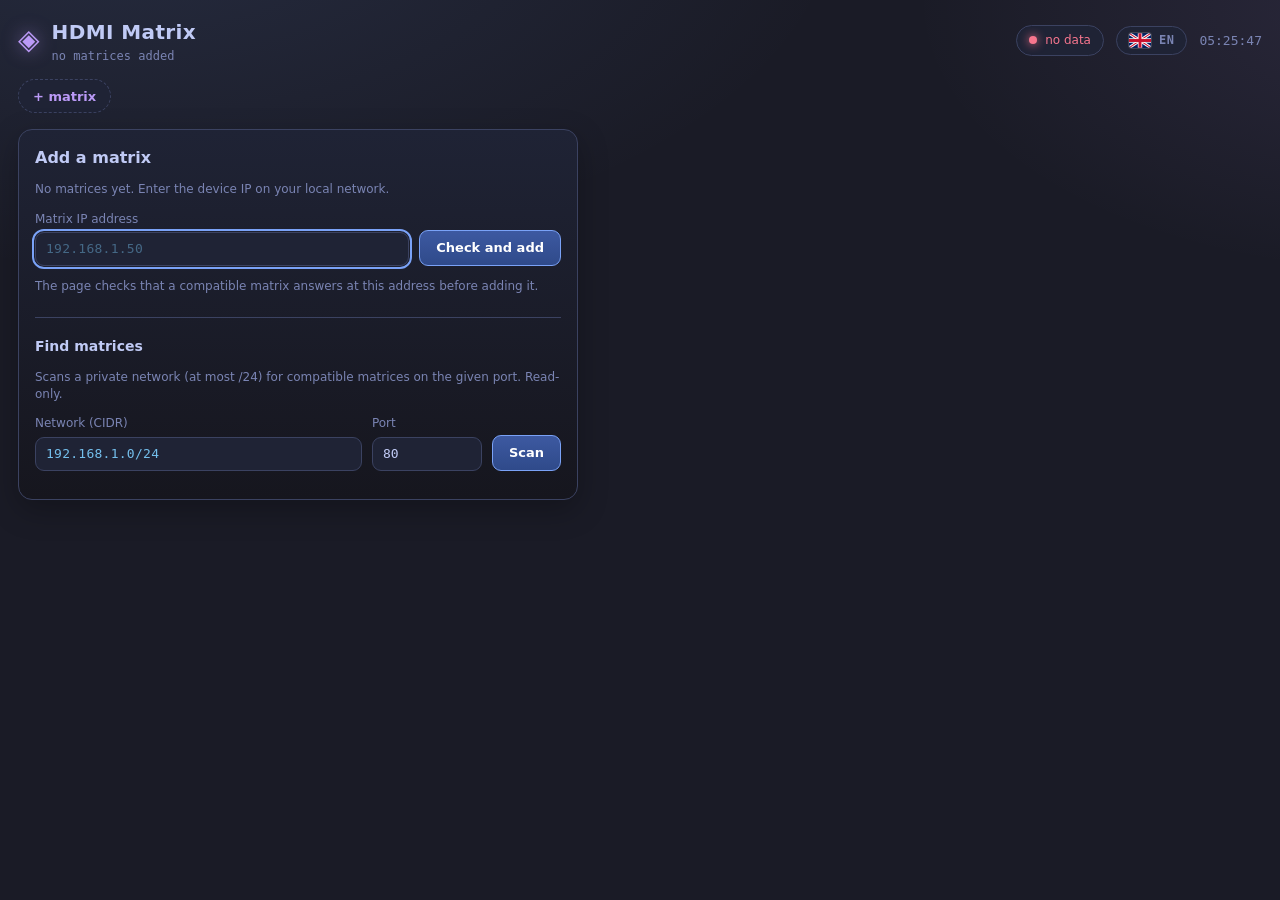
==== static/index.html @ 55209657 "Initial public release: web UI for HDMI 8x8 matrix switchers Standalone micro-service with a single-" ====
<!doctype html>
<html lang="ru">
<head>
<meta charset="utf-8">
<meta name="viewport" content="width=device-width, initial-scale=1">
<meta name="color-scheme" content="dark">
<title>HDMI Matrix</title>
<link rel="stylesheet" href="style.css">
</head>
<body>
<div class="shell">

  <header class="topbar">
    <div class="brand">
      <span class="logo">◈</span>
      <div>
        <h1 id="deviceName" data-i18n="app.title">HDMI Matrix</h1>
        <p class="sub" id="deviceAddr" data-i18n="app.noDevices">матрицы не добавлены</p>
      </div>
    </div>
    <div class="topbar-right">
      <span class="pill" id="linkPill"><span class="dot"></span><span id="linkText" data-i18n="link.nodata">нет данных</span></span>
      <div class="lang">
        <button type="button" class="pill lang-btn" id="langBtn" aria-haspopup="listbox" aria-expanded="false">
          <span class="lang-flag" id="langFlag"></span>
          <span class="lang-code" id="langCode">RU</span>
        </button>
        <div class="lang-menu" id="langMenu" role="listbox" data-i18n-aria="lang.title" hidden></div>
      </div>
      <time class="clock" id="clock"></time>
    </div>
  </header>

  <nav class="tabs" id="tabs" aria-label="Матрицы"></nav>

  <!-- Холодный старт и добавление матрицы: без матриц страница ничего не показывает. -->
  <section class="panel welcome" id="welcome" hidden>
    <h2 id="addTitle" data-i18n="welcome.title">Добавить матрицу</h2>
    <p class="hint" id="emptyHint" data-i18n="welcome.empty" hidden>Матриц пока нет. Укажи IP устройства в локальной сети.</p>
    <form id="addForm" class="add-form" autocomplete="off">
      <label class="field">
        <span data-i18n="welcome.ip">IP-адрес матрицы</span>
        <input id="addInput" name="ip" inputmode="decimal" placeholder="192.168.1.50" required>
      </label>
      <button type="submit" class="btn btn-primary" id="addSubmit" data-i18n="welcome.submit">Проверить и добавить</button>
    </form>
    <p class="hint" data-i18n="welcome.hint">Страница проверит, что по адресу отвечает совместимая матрица, прежде чем её добавить.</p>
    <p class="error" id="addError" role="alert"></p>

    <div class="scan">
      <h3 data-i18n="scan.title">Поиск матриц</h3>
      <p class="hint" data-i18n="scan.hint">Сканирует приватную сеть (не шире /24) на совместимые матрицы на заданном порту. Только чтение.</p>
      <form id="scanForm" class="scan-form" autocomplete="off">
        <label class="field">
          <span data-i18n="scan.range">Сеть (CIDR)</span>
          <input id="scanRange" placeholder="192.168.1.0/24" required>
        </label>
        <label class="field scan-port">
          <span data-i18n="scan.port">Порт</span>
          <input id="scanPort" inputmode="numeric" value="80" required>
        </label>
        <button type="submit" class="btn btn-primary" id="scanStart" data-i18n="scan.start">Искать</button>
        <button type="button" class="btn btn-ghost" id="scanStop" data-i18n="scan.stop" hidden>Остановить</button>
      </form>
      <p class="hint" id="scanStatus"></p>
      <ul class="scan-results" id="scanResults"></ul>
      <p class="error" id="scanError" role="alert"></p>
    </div>
  </section>

  <main class="layout" id="workspace" hidden>

    <section class="panel matrix-panel">
      <div class="loader" aria-live="polite">
        <span class="spin"></span>
        <span class="loader-text"></span>
        <button type="button" class="btn btn-primary loader-action" data-i18n="loader.setAddress" hidden>Указать новый адрес</button>
      </div>
      <div class="panel-head">
        <h2 data-i18n="matrix.title">Маршрутизация</h2>
        <span class="hint" data-i18n="matrix.hint">выход → вход</span>
      </div>
      <div class="matrix" id="matrix"></div>
      <div class="matrix-foot">
        <span class="hint" data-i18n="matrix.foot">Нажми вход в строке выхода. Все выходы: кнопки снизу.</span>
        <div class="all-row" id="allRow"></div>
      </div>
      <p class="error" id="routeError" role="alert"></p>
    </section>

    <section class="panel edid-panel">
      <div class="loader" aria-live="polite">
        <span class="spin"></span>
        <span class="loader-text"></span>
        <button type="button" class="btn btn-primary loader-action" data-i18n="loader.setAddress" hidden>Указать новый адрес</button>
      </div>
      <div class="panel-head">
        <h2 data-i18n="edid.title">EDID входов</h2>
        <span class="hint" data-i18n="edid.hint">что видит источник</span>
      </div>
      <div class="edid-list" id="edidList"></div>
      <p class="error" id="edidError" role="alert"></p>
    </section>

    <section class="panel net-panel">
      <div class="panel-head">
        <h2 data-i18n="net.title">Сеть</h2>
        <span class="hint" id="macText"></span>
      </div>
      <form id="netForm" class="net-form" autocomplete="off">
        <label class="field">
          <span data-i18n="net.name">Имя устройства</span>
          <input name="name" maxlength="16" required>
        </label>
        <label class="field">
          <span data-i18n="net.ip">IP-адрес</span>
          <input name="ip" inputmode="decimal" placeholder="192.168.1.50">
        </label>
        <label class="field">
          <span data-i18n="net.mask">Маска</span>
          <input name="mask" inputmode="decimal" placeholder="255.255.255.0">
        </label>
        <label class="field">
          <span data-i18n="net.gateway">Шлюз</span>
          <input name="gateway" inputmode="decimal" placeholder="192.168.1.1">
        </label>
        <label class="check">
          <input type="checkbox" name="dhcp">
          <span data-i18n="net.dhcp">DHCP (адрес выдаёт роутер)</span>
        </label>
        <button type="submit" class="btn btn-warn" data-i18n="net.save">Сохранить сеть</button>
        <p class="warn" data-i18n="net.warn">После сохранения адрес может смениться: страница переедет на новый адрес, если он ответит.</p>
      </form>
      <p class="error" id="netError" role="alert"></p>
      <div class="danger-zone">
        <button type="button" class="btn btn-ghost" id="removeBtn" data-i18n="net.remove">Убрать матрицу из списка</button>
      </div>
    </section>

  </main>

</div>

<!-- Подтверждение в стиле стекла вместо системного окна. -->
<div class="modal" id="confirmModal" hidden>
  <div class="modal-card" role="dialog" aria-modal="true" aria-labelledby="confirmTitle" aria-describedby="confirmText">
    <h3 id="confirmTitle" data-i18n="confirm.title">Подтверждение</h3>
    <p id="confirmText"></p>
    <div class="modal-actions">
      <button type="button" class="btn btn-ghost" id="confirmCancel" data-i18n="confirm.cancel">Отмена</button>
      <button type="button" class="btn btn-danger" id="confirmOk"></button>
    </div>
  </div>
</div>

<script src="app.js" type="module"></script>
</body>
</html>
---- static/style.css ----
/* Палитра Tokyo Night: тёмный фон, холодные акценты. Цвета вынесены в переменные,
   чтобы менять тему одним местом. */
:root {
  --bg: #1a1b26;
  --bg-deep: #16161e;
  --panel: #1f2335;
  --panel-hi: #292e42;
  --border: #3b4261;
  --text: #c0caf5;
  --muted: #7a84b3;
  --blue: #7aa2f7;
  --cyan: #7dcfff;
  --purple: #bb9af7;
  --green: #9ece6a;
  --orange: #ff9e64;
  --red: #f7768e;
  --radius: 14px;
  --gap: 16px;
  --mono: ui-monospace, "JetBrains Mono", "SF Mono", Menlo, Consolas, monospace;
  --sans: system-ui, -apple-system, "Segoe UI", Roboto, sans-serif;
}

* { box-sizing: border-box; }
html, body { margin: 0; min-height: 100%; background: var(--bg); color: var(--text); }
body {
  font: 14px/1.45 var(--sans);
  background:
    radial-gradient(1200px 600px at 10% -10%, rgba(122, 162, 247, 0.12), transparent 60%),
    radial-gradient(900px 500px at 110% 0%, rgba(187, 154, 247, 0.10), transparent 55%),
    var(--bg);
  background-attachment: fixed;
}

.shell { max-width: 1280px; margin: 0 auto; padding: 18px; display: flex; flex-direction: column; gap: var(--gap); }

/* ── Верхняя панель ─────────────────────────────────────────────────────────────── */
.topbar { display: flex; align-items: center; justify-content: space-between; gap: 12px; flex-wrap: wrap; }
.brand { display: flex; align-items: center; gap: 12px; min-width: 0; }
.logo { font-size: 28px; color: var(--purple); text-shadow: 0 0 18px rgba(187, 154, 247, 0.55); }
h1 { margin: 0; font-size: 20px; font-weight: 700; letter-spacing: .02em; }
.sub { margin: 2px 0 0; color: var(--muted); font: 12px var(--mono); }
.topbar-right { display: flex; align-items: center; gap: 12px; }
.clock { font: 13px var(--mono); color: var(--muted); }

.pill {
  display: inline-flex; align-items: center; gap: 8px;
  padding: 6px 12px; border-radius: 999px;
  background: var(--panel); border: 1px solid var(--border);
  font-size: 12px; color: var(--muted);
}
.dot { width: 8px; height: 8px; border-radius: 50%; background: var(--muted); box-shadow: 0 0 0 0 transparent; transition: background .3s; }
.pill.ok .dot { background: var(--green); box-shadow: 0 0 10px var(--green); }
.pill.ok { color: var(--green); }
.pill.bad .dot { background: var(--red); box-shadow: 0 0 10px var(--red); }
.pill.bad { color: var(--red); }

/* ── Общая раскладка ────────────────────────────────────────────────────────────── */
.layout {
  display: grid;
  grid-template-columns: minmax(0, 1.6fr) minmax(0, 1fr);
  grid-template-areas:
    "matrix edid"
    "matrix net";
  gap: var(--gap);
  align-items: start;
}
.matrix-panel { grid-area: matrix; }
.edid-panel { grid-area: edid; }
.net-panel { grid-area: net; }

.panel {
  background: linear-gradient(180deg, var(--panel), var(--bg-deep));
  border: 1px solid var(--border);
  border-radius: var(--radius);
  padding: 16px;
  box-shadow: 0 10px 30px rgba(0, 0, 0, 0.25);
  min-width: 0;
}
.panel-head { display: flex; align-items: baseline; justify-content: space-between; gap: 8px; margin-bottom: 12px; }
.panel-head h2 {
  margin: 0; font-size: 12px; font-weight: 700; letter-spacing: .12em; text-transform: uppercase;
  color: var(--cyan);
}
.hint { color: var(--muted); font-size: 12px; }
.error { color: var(--red); font-size: 13px; min-height: 0; margin: 10px 0 0; }
.error:empty { display: none; }

/* ── Матрица ────────────────────────────────────────────────────────────────────── */
.matrix {
  display: grid;
  grid-template-columns: 84px repeat(8, minmax(0, 1fr));
  gap: 6px;
  align-items: center;
}
.matrix .head { font: 11px var(--mono); color: var(--muted); text-align: center; padding-bottom: 2px; }
.matrix .out { font: 600 13px var(--mono); color: var(--text); white-space: nowrap; }
.matrix .out small { display: block; color: var(--muted); font-weight: 400; font-size: 11px; }
.cell {
  height: 42px;
  border-radius: 10px;
  border: 1px solid var(--border);
  background: var(--bg-deep);
  color: var(--muted);
  font: 600 14px var(--mono);
  cursor: pointer;
  transition: transform .08s ease, border-color .2s, background .2s, color .2s, box-shadow .2s;
}
.cell:hover:not(:disabled) { border-color: var(--blue); color: var(--text); transform: translateY(-1px); }
.cell.on {
  background: linear-gradient(180deg, #3d59a1, #2f4a8a);
  border-color: var(--blue);
  color: #ffffff;
  box-shadow: 0 0 16px rgba(122, 162, 247, 0.45), inset 0 0 0 1px rgba(255, 255, 255, 0.06);
}
.cell:disabled { cursor: progress; opacity: .55; }
.cell:focus-visible { outline: 2px solid var(--cyan); outline-offset: 2px; }

.matrix-foot { display: flex; flex-direction: column; gap: 10px; margin-top: 14px; }
.all-row { display: grid; grid-template-columns: repeat(8, minmax(0, 1fr)); gap: 6px; }
.all-row button {
  height: 34px; border-radius: 9px; border: 1px dashed var(--border);
  background: transparent; color: var(--muted); font: 600 12px var(--mono); cursor: pointer;
}
.all-row button:hover:not(:disabled) { color: var(--purple); border-color: var(--purple); }
.all-row button:disabled { opacity: .5; cursor: progress; }

/* ── EDID ───────────────────────────────────────────────────────────────────────── */
.edid-list { display: flex; flex-direction: column; gap: 10px; }
/* Каждый вход — <details>: свёрнут до строки-заголовка, раскрывается по клику.
   Нативный элемент даёт доступность с клавиатуры без своего JS. */
.edid-row {
  border-radius: 12px; background: var(--bg-deep); border: 1px solid var(--border);
  min-width: 0;
}
.edid-row[open] { border-color: var(--border-hi, var(--blue)); }
.edid-row > summary {
  list-style: none; cursor: pointer; display: flex; align-items: center; gap: 10px;
  padding: 10px 12px; min-width: 0;
}
.edid-row > summary::-webkit-details-marker { display: none; }
.edid-row > summary::after {
  content: "▸"; margin-left: auto; color: var(--muted); transition: transform .2s ease;
}
.edid-row[open] > summary::after { transform: rotate(90deg); }
.edid-row > summary:hover { color: var(--text); }
.edid-row > summary:focus-visible { outline: 2px solid var(--cyan); outline-offset: -2px; border-radius: 12px; }
.edid-row .in { font: 600 13px var(--mono); color: var(--cyan); flex: none; }
.edid-row .sum {
  font-size: 12px; color: var(--muted); min-width: 0;
  overflow: hidden; text-overflow: ellipsis; white-space: nowrap;
}
.edid-row .sum b { color: var(--text); font-weight: 600; }
.edid-body {
  display: grid; grid-template-columns: minmax(0, 1fr) minmax(0, 1fr); gap: 8px 10px;
  padding: 0 12px 12px;
}
.edid-body .btn { justify-self: start; }
.edid-edit { grid-column: 1 / -1; }
.edid-edit > summary {
  list-style: none; cursor: pointer; display: inline-flex; align-items: center; gap: 6px;
  padding: 4px 10px; border-radius: 8px; border: 1px solid var(--border);
  color: var(--muted); font: 600 12px var(--sans);
}
.edid-edit > summary::-webkit-details-marker { display: none; }
.edid-edit > summary::after { content: "▸"; transition: transform .2s ease; }
.edid-edit[open] > summary::after { transform: rotate(90deg); }
.edid-edit > summary:hover { color: var(--text); border-color: var(--blue); }
.edid-edit > summary.pending { color: var(--orange); border-color: var(--orange); background: rgba(255, 158, 100, 0.12); }
.edit-grid { display: grid; grid-template-columns: minmax(0, 1fr) minmax(0, 1fr); gap: 8px 10px; padding-top: 8px; }
.edit-grid .btn { justify-self: start; }
.edit-grid .toggles { grid-column: 1 / -1; display: flex; gap: 6px; flex-wrap: wrap; }
.edid-body .flags { grid-column: 1 / -1; display: flex; gap: 6px; flex-wrap: wrap; }
.edid-body .toggles { grid-column: 1 / -1; display: flex; gap: 6px; flex-wrap: wrap; }
.edid-row .flags { display: flex; gap: 6px; flex-wrap: wrap; margin-top: 6px; }
.tag {
  padding: 2px 7px; border-radius: 6px; font: 11px var(--mono);
  border: 1px solid var(--border); color: var(--muted);
}
.tag.on { color: var(--green); border-color: rgba(158, 206, 106, 0.55); }

/* Несохранённые изменения: оранжевый — «это ещё не на матрице». */
.tag.changed {
  color: var(--orange); border-color: var(--orange);
  background: rgba(255, 158, 100, 0.12);
  box-shadow: 0 0 10px rgba(255, 158, 100, 0.35);
}
.edid-row select.changed { border-color: var(--orange); box-shadow: 0 0 0 1px var(--orange); }
.btn-apply.pending {
  background: linear-gradient(180deg, #ffb070, #e8844a);
  border-color: var(--orange); color: #1a1b26;
  box-shadow: 0 0 14px rgba(255, 158, 100, 0.45);
}
.edid-row select, input, .field input {
  width: 100%; height: 34px; padding: 0 10px; border-radius: 9px;
  border: 1px solid var(--border); background: var(--panel); color: var(--text); font: 13px var(--sans);
}
.edid-row select:focus, input:focus { outline: 2px solid var(--blue); outline-offset: 1px; }
/* Чекбоксы внутри тегов не должны наследовать размеры текстовых полей. */
.tag input { width: auto; height: auto; margin: 0 2px 0 0; accent-color: var(--blue); }
.btn {
  height: 34px; padding: 0 14px; border-radius: 9px; border: 1px solid var(--border);
  background: var(--panel-hi); color: var(--text); font: 600 13px var(--sans); cursor: pointer;
}
.btn:hover:not(:disabled) { border-color: var(--blue); }
.btn:disabled { opacity: .5; cursor: progress; }
.btn-warn { border-color: rgba(255, 158, 100, 0.55); color: var(--orange); }
.btn-warn:hover:not(:disabled) { border-color: var(--orange); }

/* ── Сеть ───────────────────────────────────────────────────────────────────────── */
.net-form { display: grid; grid-template-columns: 1fr 1fr; gap: 10px 12px; }
.field { display: flex; flex-direction: column; gap: 4px; font-size: 12px; color: var(--muted); }
.field input { font-family: var(--mono); }
.field input:disabled { opacity: .45; }
.check { grid-column: 1 / -1; display: flex; align-items: center; gap: 8px; color: var(--text); font-size: 13px; }
.check input { width: 16px; height: 16px; accent-color: var(--blue); }
.net-form .btn { grid-column: 1 / 2; justify-self: start; }
.warn { grid-column: 1 / -1; margin: 0; font-size: 12px; color: var(--muted); }
#macText { font-family: var(--mono); }

/* ── Телефон: всё в один столбец, матрица остаётся 8 колонками ─────────────────── */
@media (max-width: 900px) {
  .layout {
    grid-template-columns: minmax(0, 1fr);
    grid-template-areas: "matrix" "edid" "net";
  }
}
@media (max-width: 640px) {
  .shell { padding: 12px; gap: 12px; }
  h1 { font-size: 17px; }
  .panel { padding: 12px; border-radius: 12px; }
  .matrix { grid-template-columns: 52px repeat(8, minmax(0, 1fr)); gap: 4px; }
  .matrix .out { font-size: 12px; }
  .matrix .out small { display: none; }
  .cell { height: 36px; font-size: 13px; border-radius: 8px; }
  .all-row { gap: 4px; }
  .all-row button { height: 30px; font-size: 11px; }
  .edid-row { grid-template-columns: 52px minmax(0, 1fr); }
  .edid-row .btn { grid-column: 1 / -1; }
  .net-form { grid-template-columns: 1fr; }
  .net-form .btn { grid-column: 1; }
  .hint { display: none; }
  .clock { display: none; }
}

/* ── Несколько матриц, холодный старт и добавление ───────────────────────────────── */
/* hidden должен побеждать display из классов (например, у .layout). */
[hidden] { display: none !important; }

.tabs { display: flex; gap: 8px; flex-wrap: wrap; }
.tab {
  height: 34px; padding: 0 14px; border-radius: 999px;
  border: 1px solid var(--border); background: var(--panel); color: var(--muted);
  font: 600 13px var(--sans); cursor: pointer; max-width: 240px;
  overflow: hidden; text-overflow: ellipsis; white-space: nowrap;
}
.tab:hover { color: var(--text); border-color: var(--blue); }
.tab.on {
  color: #ffffff; border-color: var(--blue);
  background: linear-gradient(180deg, #3d59a1, #2f4a8a);
  box-shadow: 0 0 14px rgba(122, 162, 247, 0.35);
}
.tab-add { border-style: dashed; color: var(--purple); }

.welcome { max-width: 560px; }
.welcome h2 { margin: 0 0 10px; font-size: 16px; color: var(--text); }
.add-form { display: flex; gap: 10px; align-items: flex-end; flex-wrap: wrap; margin-bottom: 10px; }
.add-form .field { flex: 1 1 220px; }
.btn-primary {
  height: 36px; padding: 0 16px; border-radius: 9px; border: 1px solid var(--blue);
  background: linear-gradient(180deg, #3d59a1, #2f4a8a); color: #ffffff; font: 600 13px var(--sans); cursor: pointer;
}
.btn-primary:disabled { opacity: .5; cursor: progress; }
.btn-ghost { background: transparent; border-color: var(--border); color: var(--muted); }
.btn-ghost:hover:not(:disabled) { color: var(--red); border-color: var(--red); }
.danger-zone { margin-top: 14px; padding-top: 12px; border-top: 1px solid var(--border); }

/* ── Доступность матриц: зелёное свечение — на связи, оранжевое мигание — нет связи ── */
.tab.online {
  color: var(--green); border-color: rgba(158, 206, 106, 0.7);
  box-shadow: 0 0 12px rgba(158, 206, 106, 0.55);
}
.tab.offline {
  color: var(--orange); border-color: var(--orange);
  box-shadow: 0 0 12px rgba(255, 158, 100, 0.6);
  animation: tab-blink 2.4s ease-in-out infinite;
}
/* Плавный пульс: свечение и прозрачность меняются синусоидально, без скачков. */
@keyframes tab-blink {
  0%, 100% { box-shadow: 0 0 14px rgba(255, 158, 100, 0.7); opacity: 1; }
  50% { box-shadow: 0 0 3px rgba(255, 158, 100, 0.15); opacity: 0.6; }
}
/* Для пользователей, которым мигание мешает, индикатор остаётся статичным. */
@media (prefers-reduced-motion: reduce) {
  .tab.offline { animation: none; }
}

/* ── Состояния просмотра матрицы: загрузка, нет связи, устаревшие данные ─────────── */
.matrix-panel, .edid-panel { position: relative; }
.loader {
  position: absolute; inset: 0; z-index: 5; border-radius: var(--radius);
  display: none; flex-direction: column; align-items: center; justify-content: center; gap: 12px;
  background: rgba(26, 27, 38, 0.72); backdrop-filter: blur(2px);
  color: var(--muted); font-size: 13px;
}
.spin {
  width: 22px; height: 22px; border-radius: 50%;
  border: 2px solid var(--border); border-top-color: var(--cyan);
  animation: spin 0.8s linear infinite;
}
@keyframes spin { to { transform: rotate(360deg); } }
#workspace[data-state="loading"] .loader,
#workspace[data-state="offline"] .loader { display: flex; }
#workspace[data-state="offline"] .spin { display: none; }
#workspace[data-state="offline"] .loader-text { color: var(--red); }
/* Пока данных нет, никаких «зелёных» ячеек от прошлой матрицы не остаётся. */
#workspace[data-state="loading"] .matrix,
#workspace[data-state="offline"] .matrix,
#workspace[data-state="loading"] .edid-list,
#workspace[data-state="offline"] .edid-list { opacity: 0.25; filter: grayscale(1); pointer-events: none; }
/* Нет связи, но последние данные ещё есть: показываем их приглушённо. */
#workspace[data-state="stale"] .matrix,
#workspace[data-state="stale"] .edid-list { opacity: 0.5; }

/* ── Модальное подтверждение в стиле стекла ─────────────────────────────────────── */
.modal {
  position: fixed; inset: 0; z-index: 100;
  display: flex; align-items: center; justify-content: center; padding: 16px;
  background: rgba(10, 11, 18, 0.45);
  backdrop-filter: blur(6px); -webkit-backdrop-filter: blur(6px);
  animation: modal-fade 0.18s ease-out;
}
.modal-card {
  width: 100%; max-width: 380px; padding: 22px 22px 18px;
  border-radius: 20px;
  background: linear-gradient(160deg, rgba(41, 46, 66, 0.82), rgba(27, 30, 46, 0.78));
  border: 1px solid rgba(255, 255, 255, 0.12);
  box-shadow: 0 24px 60px rgba(0, 0, 0, 0.45), inset 0 1px 0 rgba(255, 255, 255, 0.08);
  backdrop-filter: blur(18px) saturate(140%); -webkit-backdrop-filter: blur(18px) saturate(140%);
  animation: modal-pop 0.22s cubic-bezier(0.2, 0.9, 0.3, 1.2);
}
.modal-card h3 { margin: 0 0 8px; font-size: 16px; color: var(--text); }
.modal-card p { margin: 0 0 18px; color: var(--muted); font-size: 14px; line-height: 1.5; }
.modal-actions { display: flex; justify-content: flex-end; gap: 10px; }
.btn-danger {
  height: 36px; padding: 0 16px; border-radius: 9px;
  border: 1px solid rgba(247, 118, 142, 0.6);
  background: linear-gradient(180deg, rgba(247, 118, 142, 0.35), rgba(247, 118, 142, 0.18));
  color: #ffe4ea; font: 600 13px var(--sans); cursor: pointer;
}
.btn-danger:hover { border-color: var(--red); box-shadow: 0 0 14px rgba(247, 118, 142, 0.4); }
.modal .btn-ghost { height: 36px; padding: 0 16px; border-radius: 9px; }
@keyframes modal-fade { from { opacity: 0; } to { opacity: 1; } }
@keyframes modal-pop { from { opacity: 0; transform: translateY(8px) scale(0.96); } to { opacity: 1; transform: none; } }
@media (prefers-reduced-motion: reduce) {
  .modal, .modal-card { animation: none; }
}

/* ── Переключатель языка: плашка справа от связи, выпадающий список в стиле стекла ── */
.lang { position: relative; }
.lang-btn { gap: 8px; cursor: pointer; }
.lang-btn:hover { border-color: var(--blue); color: var(--text); }
.lang-flag { font-size: 15px; line-height: 1; }
.lang-code { font: 600 12px var(--mono); letter-spacing: 0.04em; }
.lang-menu {
  position: absolute; right: 0; top: calc(100% + 8px); z-index: 50;
  min-width: 210px; padding: 6px; border-radius: 16px;
  background: linear-gradient(160deg, rgba(41, 46, 66, 0.9), rgba(27, 30, 46, 0.86));
  border: 1px solid rgba(255, 255, 255, 0.12);
  box-shadow: 0 18px 44px rgba(0, 0, 0, 0.45);
  backdrop-filter: blur(18px) saturate(140%); -webkit-backdrop-filter: blur(18px) saturate(140%);
  animation: modal-pop 0.18s cubic-bezier(0.2, 0.9, 0.3, 1.2);
}
.lang-menu[hidden] { display: none !important; }
.lang-item {
  width: 100%; display: flex; align-items: center; gap: 10px;
  padding: 8px 10px; border: 0; border-radius: 10px; background: transparent;
  color: var(--text); font: 13px var(--sans); cursor: pointer; text-align: left;
}
.lang-item:hover { background: rgba(122, 162, 247, 0.12); }
.lang-item.on { background: rgba(122, 162, 247, 0.22); }
.lang-item .lang-name { flex: 1; }
.lang-item .lang-code { color: var(--muted); }

/* ── Флаги языков: SVG-файлы из static/flags ─────────────────────────────────────── */
.flag-img { display: block; width: 22px; height: 15px; border-radius: 3px; box-shadow: 0 0 0 1px rgba(255, 255, 255, 0.15); }

/* ── Поиск матриц в сети ───────────────────────────────────────────────────────── */
.scan { margin-top: 22px; padding-top: 18px; border-top: 1px solid var(--border); }
.scan h3 { margin: 0 0 6px; font-size: 14px; color: var(--text); }
.scan-form { display: flex; gap: 10px; align-items: flex-end; flex-wrap: wrap; margin-bottom: 8px; }
.scan-form .field { flex: 1 1 200px; }
.scan-form .scan-port { flex: 0 0 110px; }
.scan-results { list-style: none; margin: 8px 0 0; padding: 0; display: flex; flex-direction: column; gap: 8px; }
.scan-results:empty { display: none; }
.scan-item {
  display: flex; align-items: center; gap: 10px; padding: 10px 12px;
  border-radius: 12px; background: var(--bg-deep); border: 1px solid var(--border);
}
.scan-info { flex: 1; min-width: 0; display: flex; flex-direction: column; }
.scan-info b { color: var(--text); font-weight: 600; overflow: hidden; text-overflow: ellipsis; white-space: nowrap; }
.scan-meta { font: 12px var(--mono); color: var(--muted); }
.scan-badge { font: 600 11px var(--mono); padding: 2px 8px; border-radius: 999px; border: 1px solid var(--border); color: var(--muted); }
.scan-badge.new { color: var(--green); border-color: rgba(158, 206, 106, 0.6); }
.scan-badge.known { color: var(--muted); }
.scan-item .btn { height: 32px; padding: 0 12px; }

/* ── Подсказка формата в пустых полях: плейсхолдер виден и читается ─────────────── */
input::placeholder {
  color: var(--cyan);
  opacity: 0.9;
  font-family: var(--mono);
  font-size: 13px;
  letter-spacing: 0.02em;
}
input:focus::placeholder { opacity: 0.4; }
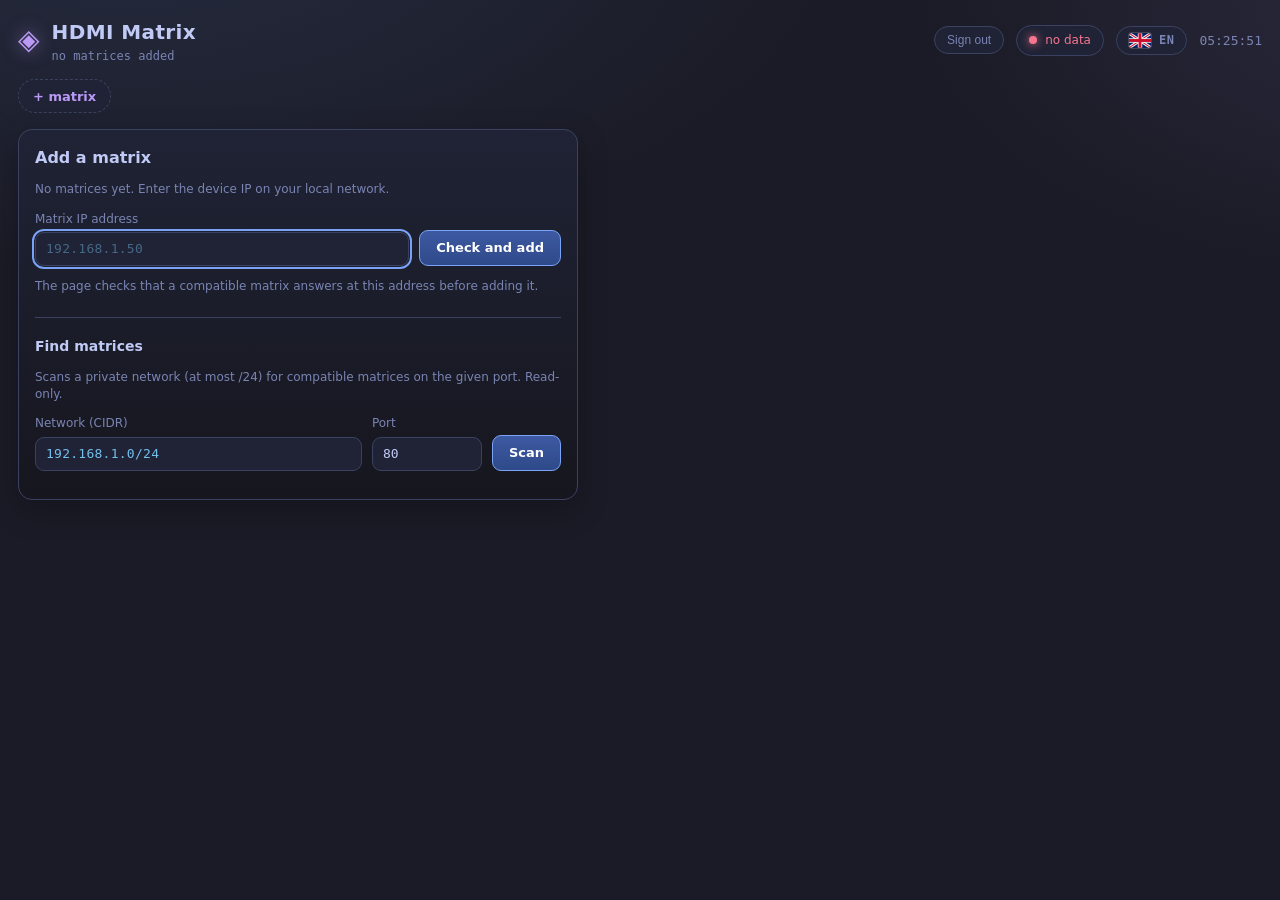
==== commit 700b3fbe: "Single Go binary in distroless: sign-in page instead of nginx Replace the nginx + helper-script setu" ====
--- a/static/index.html
+++ b/static/index.html
@@ -19,6 +19,9 @@
       </div>
     </div>
     <div class="topbar-right">
+      <form method="post" action="logout" class="logout-form">
+        <button type="submit" class="pill lang-btn" data-i18n="auth.logout">Sign out</button>
+      </form>
       <span class="pill" id="linkPill"><span class="dot"></span><span id="linkText" data-i18n="link.nodata">нет данных</span></span>
       <div class="lang">
         <button type="button" class="pill lang-btn" id="langBtn" aria-haspopup="listbox" aria-expanded="false">
@@ -88,25 +91,26 @@
       <p class="error" id="routeError" role="alert"></p>
     </section>
 
-    <section class="panel edid-panel">
+    <div class="side">
+    <details class="panel collapsible edid-panel" id="edidPanel">
+      <summary class="panel-head">
+        <h2 data-i18n="edid.title">EDID входов</h2>
+        <span class="hint" data-i18n="edid.hint">что видит источник</span>
+      </summary>
       <div class="loader" aria-live="polite">
         <span class="spin"></span>
         <span class="loader-text"></span>
         <button type="button" class="btn btn-primary loader-action" data-i18n="loader.setAddress" hidden>Указать новый адрес</button>
       </div>
-      <div class="panel-head">
-        <h2 data-i18n="edid.title">EDID входов</h2>
-        <span class="hint" data-i18n="edid.hint">что видит источник</span>
-      </div>
       <div class="edid-list" id="edidList"></div>
       <p class="error" id="edidError" role="alert"></p>
-    </section>
+    </details>
 
-    <section class="panel net-panel">
-      <div class="panel-head">
+    <details class="panel collapsible net-panel" id="netPanel">
+      <summary class="panel-head">
         <h2 data-i18n="net.title">Сеть</h2>
         <span class="hint" id="macText"></span>
-      </div>
+      </summary>
       <form id="netForm" class="net-form" autocomplete="off">
         <label class="field">
           <span data-i18n="net.name">Имя устройства</span>
@@ -135,10 +139,41 @@
       <div class="danger-zone">
         <button type="button" class="btn btn-ghost" id="removeBtn" data-i18n="net.remove">Убрать матрицу из списка</button>
       </div>
-    </section>
+    </details>
+    </div>
+
 
   </main>
 
+</div>
+
+<!-- Меню правого клика по заголовку входа или выхода. Позицию ставит JS. -->
+<div class="io-menu" id="ioMenu" hidden>
+  <button type="button" class="io-menu-item" id="ioMenuEdit"></button>
+</div>
+
+<!-- Редактор подписи и тегов: в стиле стекла, правки применяются только по «Сохранить». -->
+<div class="modal" id="ioModal" hidden>
+  <form class="modal-card io-editor" id="ioForm" autocomplete="off">
+    <h3 id="ioTitle"></h3>
+    <label class="field">
+      <span data-i18n="io.label">Подпись</span>
+      <input id="ioLabel" maxlength="32">
+    </label>
+    <div class="field">
+      <span data-i18n="io.tags">Теги</span>
+      <div class="io-tags-edit" id="ioTags"></div>
+      <div class="io-add">
+        <input id="ioTagInput" maxlength="16" data-i18n-placeholder="io.tagPlaceholder" placeholder="Новый тег">
+        <button type="button" class="btn" id="ioTagAdd" data-i18n="io.tagAdd">Добавить</button>
+      </div>
+    </div>
+    <p class="error" id="ioError" role="alert"></p>
+    <div class="modal-actions">
+      <button type="button" class="btn btn-ghost" id="ioCancel" data-i18n="confirm.cancel">Отмена</button>
+      <button type="submit" class="btn btn-primary" data-i18n="io.save">Сохранить</button>
+    </div>
+  </form>
 </div>
 
 <!-- Подтверждение в стиле стекла вместо системного окна. -->
--- a/static/style.css
+++ b/static/style.css
@@ -58,15 +58,13 @@
 .layout {
   display: grid;
   grid-template-columns: minmax(0, 1.6fr) minmax(0, 1fr);
-  grid-template-areas:
-    "matrix edid"
-    "matrix net";
+  grid-template-areas: "matrix side";
   gap: var(--gap);
   align-items: start;
 }
 .matrix-panel { grid-area: matrix; }
-.edid-panel { grid-area: edid; }
-.net-panel { grid-area: net; }
+/* EDID и «Сеть» — в одном столбце: свёрнутые панели не должны оставлять пустоту между собой. */
+.side { grid-area: side; display: flex; flex-direction: column; gap: var(--gap); min-width: 0; }
 
 .panel {
   background: linear-gradient(180deg, var(--panel), var(--bg-deep));
@@ -85,6 +83,17 @@
 .error { color: var(--red); font-size: 13px; min-height: 0; margin: 10px 0 0; }
 .error:empty { display: none; }
 
+/* ── Сворачиваемые панели EDID и «Сеть» ───────────────────────────────────────────── */
+/* Заголовок — это <summary>: клик и Enter раскрывают панель, без своего JS. */
+.collapsible > summary { list-style: none; cursor: pointer; }
+.collapsible > summary::-webkit-details-marker { display: none; }
+.collapsible > summary::after {
+  content: "▸"; color: var(--muted); margin-left: 4px; transition: transform .2s ease;
+}
+.collapsible[open] > summary::after { transform: rotate(90deg); }
+.collapsible:not([open]) > summary { margin-bottom: 0; }
+.collapsible > summary:focus-visible { outline: 2px solid var(--cyan); outline-offset: 4px; border-radius: 8px; }
+
 /* ── Матрица ────────────────────────────────────────────────────────────────────── */
 .matrix {
   display: grid;
@@ -95,6 +104,15 @@
 .matrix .head { font: 11px var(--mono); color: var(--muted); text-align: center; padding-bottom: 2px; }
 .matrix .out { font: 600 13px var(--mono); color: var(--text); white-space: nowrap; }
 .matrix .out small { display: block; color: var(--muted); font-weight: 400; font-size: 11px; }
+/* Заголовок входа или выхода: «IN n», подпись второй строкой, теги под ней. */
+.io-num { display: block; font: 600 11px var(--mono); color: var(--muted); }
+.io-name {
+  display: block; overflow: hidden; text-overflow: ellipsis; white-space: nowrap; max-width: 100%;
+  font: 11px var(--sans); color: var(--text);
+}
+.matrix .out .io-name { font: 12px var(--sans); }
+.matrix .io-tags { display: flex; flex-wrap: wrap; justify-content: center; gap: 2px 6px; margin-top: 2px; }
+.matrix .out .io-tags { justify-content: flex-start; }
 .cell {
   height: 42px;
   border-radius: 10px;
@@ -217,11 +235,48 @@
 .warn { grid-column: 1 / -1; margin: 0; font-size: 12px; color: var(--muted); }
 #macText { font-family: var(--mono); }
 
+/* ── Подписи и теги: меню правого клика и редактор ──────────────────────────────── */
+.io-menu {
+  position: fixed; z-index: 90; min-width: 160px; padding: 6px; border-radius: 14px;
+  background: linear-gradient(160deg, rgba(41, 46, 66, 0.9), rgba(27, 30, 46, 0.86));
+  border: 1px solid rgba(255, 255, 255, 0.12);
+  box-shadow: 0 18px 44px rgba(0, 0, 0, 0.45);
+  backdrop-filter: blur(18px) saturate(140%); -webkit-backdrop-filter: blur(18px) saturate(140%);
+  animation: modal-pop 0.18s cubic-bezier(0.2, 0.9, 0.3, 1.2);
+}
+.io-menu[hidden] { display: none !important; }
+.io-menu-item {
+  width: 100%; padding: 8px 10px; border: 0; border-radius: 10px; background: transparent;
+  color: var(--text); font: 13px var(--sans); text-align: left; cursor: pointer;
+}
+.io-menu-item:hover { background: rgba(122, 162, 247, 0.16); }
+.io-editor { width: 100%; max-width: 420px; display: flex; flex-direction: column; gap: 12px; }
+.io-editor h3 { font-family: var(--mono); }
+.io-editor .field { gap: 6px; }
+.io-tags-edit { display: flex; flex-wrap: wrap; gap: 6px; }
+.io-tags-edit:empty { display: none; }
+.io-add { display: flex; gap: 8px; }
+.io-add input { flex: 1; min-width: 0; }
+.io-add .btn { flex: none; }
+.io-tag { display: inline-flex; align-items: center; gap: 5px; max-width: 100%; white-space: nowrap; }
+.io-dot { width: 7px; height: 7px; border-radius: 50%; flex: none; box-shadow: 0 0 6px rgba(255, 255, 255, 0.25); }
+.io-tag-full {
+  padding: 3px 4px 3px 9px; border-radius: 999px;
+  background: var(--panel-hi); border: 1px solid var(--border);
+  font: 12px var(--mono); color: var(--text);
+}
+.io-tag-mini { font: 10px var(--mono); color: var(--muted); }
+.io-tag-x {
+  border: 0; background: transparent; color: var(--muted); cursor: pointer;
+  font-size: 15px; line-height: 1; padding: 0 4px;
+}
+.io-tag-x:hover { color: var(--red); }
+
 /* ── Телефон: всё в один столбец, матрица остаётся 8 колонками ─────────────────── */
 @media (max-width: 900px) {
   .layout {
     grid-template-columns: minmax(0, 1fr);
-    grid-template-areas: "matrix" "edid" "net";
+    grid-template-areas: "matrix" "side";
   }
 }
 @media (max-width: 640px) {
@@ -231,6 +286,8 @@
   .matrix { grid-template-columns: 52px repeat(8, minmax(0, 1fr)); gap: 4px; }
   .matrix .out { font-size: 12px; }
   .matrix .out small { display: none; }
+  /* В узкой колонке остаются только точки: полный текст тега — в панели подписей. */
+  .matrix .io-tag-mini .io-tag-text { display: none; }
   .cell { height: 36px; font-size: 13px; border-radius: 8px; }
   .all-row { gap: 4px; }
   .all-row button { height: 30px; font-size: 11px; }
@@ -357,6 +414,7 @@
 
 /* ── Переключатель языка: плашка справа от связи, выпадающий список в стиле стекла ── */
 .lang { position: relative; }
+.logout-form { margin: 0; }
 .lang-btn { gap: 8px; cursor: pointer; }
 .lang-btn:hover { border-color: var(--blue); color: var(--text); }
 .lang-flag { font-size: 15px; line-height: 1; }
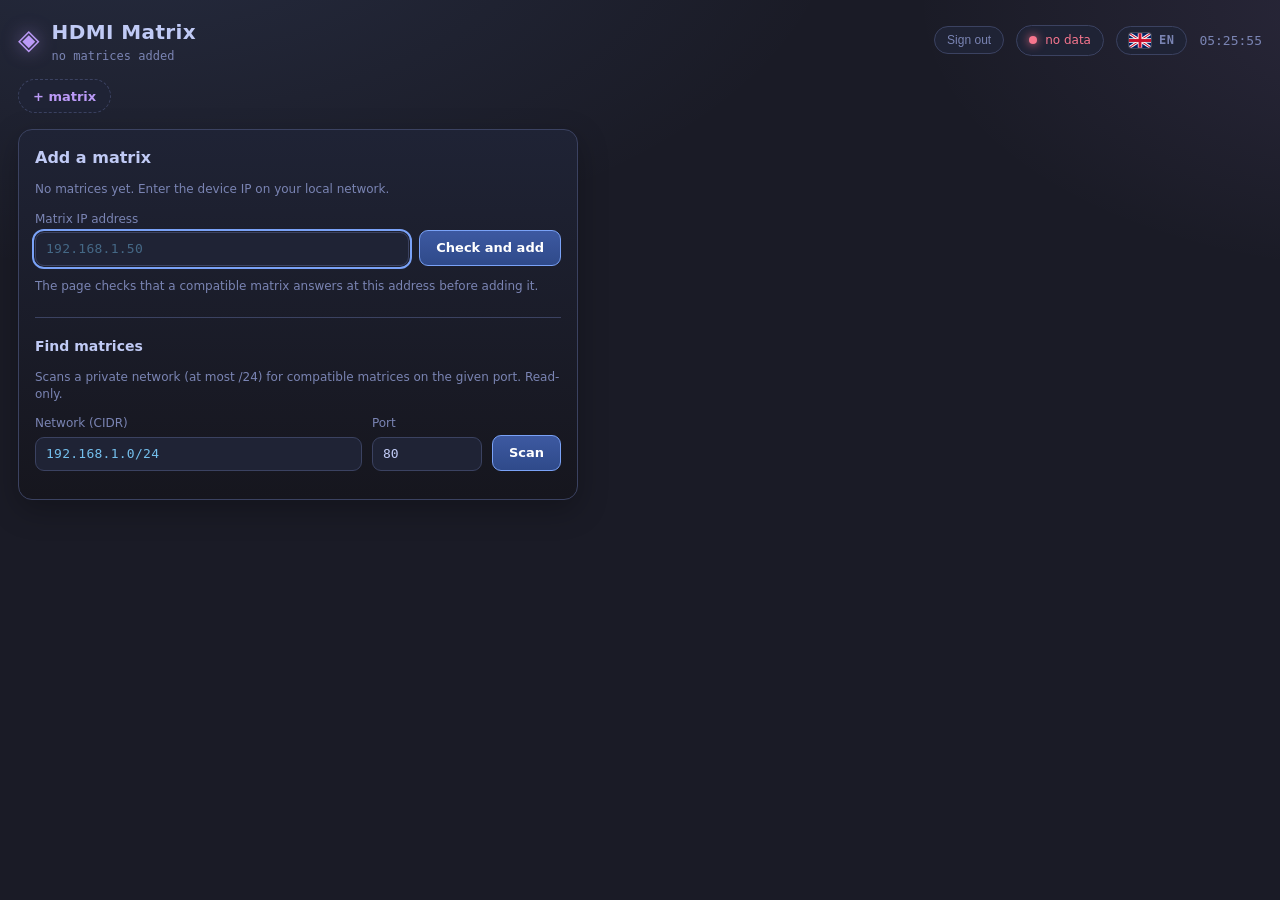
==== commit fd428420: "Installer update mode for cron; English comments everywhere install.sh gains an update subcommand: i" ====
--- a/static/index.html
+++ b/static/index.html
@@ -36,7 +36,7 @@
 
   <nav class="tabs" id="tabs" aria-label="Матрицы"></nav>
 
-  <!-- Холодный старт и добавление матрицы: без матриц страница ничего не показывает. -->
+  <!-- Cold start and adding a matrix: without matrices the page shows nothing else. -->
   <section class="panel welcome" id="welcome" hidden>
     <h2 id="addTitle" data-i18n="welcome.title">Добавить матрицу</h2>
     <p class="hint" id="emptyHint" data-i18n="welcome.empty" hidden>Матриц пока нет. Укажи IP устройства в локальной сети.</p>
@@ -147,12 +147,12 @@
 
 </div>
 
-<!-- Меню правого клика по заголовку входа или выхода. Позицию ставит JS. -->
+<!-- Right-click menu for an input or output header. JavaScript sets the position. -->
 <div class="io-menu" id="ioMenu" hidden>
   <button type="button" class="io-menu-item" id="ioMenuEdit"></button>
 </div>
 
-<!-- Редактор подписи и тегов: в стиле стекла, правки применяются только по «Сохранить». -->
+<!-- Label and tag editor in glass style; changes apply only on "Save". -->
 <div class="modal" id="ioModal" hidden>
   <form class="modal-card io-editor" id="ioForm" autocomplete="off">
     <h3 id="ioTitle"></h3>
@@ -176,7 +176,7 @@
   </form>
 </div>
 
-<!-- Подтверждение в стиле стекла вместо системного окна. -->
+<!-- Confirmation in glass style instead of a system dialog. -->
 <div class="modal" id="confirmModal" hidden>
   <div class="modal-card" role="dialog" aria-modal="true" aria-labelledby="confirmTitle" aria-describedby="confirmText">
     <h3 id="confirmTitle" data-i18n="confirm.title">Подтверждение</h3>
--- a/static/style.css
+++ b/static/style.css
@@ -1,5 +1,5 @@
-/* Палитра Tokyo Night: тёмный фон, холодные акценты. Цвета вынесены в переменные,
-   чтобы менять тему одним местом. */
+/* Tokyo Night palette: dark background, cool accents. Colors live in variables,
+   so the theme can be changed in one place. */
 :root {
   --bg: #1a1b26;
   --bg-deep: #16161e;
@@ -33,7 +33,7 @@
 
 .shell { max-width: 1280px; margin: 0 auto; padding: 18px; display: flex; flex-direction: column; gap: var(--gap); }
 
-/* ── Верхняя панель ─────────────────────────────────────────────────────────────── */
+/* ── Top bar ─────────────────────────────────────────────────────────────── */
 .topbar { display: flex; align-items: center; justify-content: space-between; gap: 12px; flex-wrap: wrap; }
 .brand { display: flex; align-items: center; gap: 12px; min-width: 0; }
 .logo { font-size: 28px; color: var(--purple); text-shadow: 0 0 18px rgba(187, 154, 247, 0.55); }
@@ -54,7 +54,7 @@
 .pill.bad .dot { background: var(--red); box-shadow: 0 0 10px var(--red); }
 .pill.bad { color: var(--red); }
 
-/* ── Общая раскладка ────────────────────────────────────────────────────────────── */
+/* ── Overall layout ────────────────────────────────────────────────────────────── */
 .layout {
   display: grid;
   grid-template-columns: minmax(0, 1.6fr) minmax(0, 1fr);
@@ -63,7 +63,7 @@
   align-items: start;
 }
 .matrix-panel { grid-area: matrix; }
-/* EDID и «Сеть» — в одном столбце: свёрнутые панели не должны оставлять пустоту между собой. */
+/* EDID and Network share one column: collapsed panels must not leave a gap between them. */
 .side { grid-area: side; display: flex; flex-direction: column; gap: var(--gap); min-width: 0; }
 
 .panel {
@@ -83,8 +83,8 @@
 .error { color: var(--red); font-size: 13px; min-height: 0; margin: 10px 0 0; }
 .error:empty { display: none; }
 
-/* ── Сворачиваемые панели EDID и «Сеть» ───────────────────────────────────────────── */
-/* Заголовок — это <summary>: клик и Enter раскрывают панель, без своего JS. */
+/* ── Collapsible EDID and Network panels ───────────────────────────────────────────── */
+/* The header is a <summary>: a click or Enter expands the panel, with no JavaScript of its own. */
 .collapsible > summary { list-style: none; cursor: pointer; }
 .collapsible > summary::-webkit-details-marker { display: none; }
 .collapsible > summary::after {
@@ -94,7 +94,7 @@
 .collapsible:not([open]) > summary { margin-bottom: 0; }
 .collapsible > summary:focus-visible { outline: 2px solid var(--cyan); outline-offset: 4px; border-radius: 8px; }
 
-/* ── Матрица ────────────────────────────────────────────────────────────────────── */
+/* ── Matrix ────────────────────────────────────────────────────────────────────── */
 .matrix {
   display: grid;
   grid-template-columns: 84px repeat(8, minmax(0, 1fr));
@@ -104,7 +104,7 @@
 .matrix .head { font: 11px var(--mono); color: var(--muted); text-align: center; padding-bottom: 2px; }
 .matrix .out { font: 600 13px var(--mono); color: var(--text); white-space: nowrap; }
 .matrix .out small { display: block; color: var(--muted); font-weight: 400; font-size: 11px; }
-/* Заголовок входа или выхода: «IN n», подпись второй строкой, теги под ней. */
+/* Input or output header: "IN n", the label on the second line, the tags below it. */
 .io-num { display: block; font: 600 11px var(--mono); color: var(--muted); }
 .io-name {
   display: block; overflow: hidden; text-overflow: ellipsis; white-space: nowrap; max-width: 100%;
@@ -144,8 +144,8 @@
 
 /* ── EDID ───────────────────────────────────────────────────────────────────────── */
 .edid-list { display: flex; flex-direction: column; gap: 10px; }
-/* Каждый вход — <details>: свёрнут до строки-заголовка, раскрывается по клику.
-   Нативный элемент даёт доступность с клавиатуры без своего JS. */
+/* Each input is a <details>: collapsed to its header line, expanded on click.
+   The native element gives keyboard accessibility with no JavaScript of its own. */
 .edid-row {
   border-radius: 12px; background: var(--bg-deep); border: 1px solid var(--border);
   min-width: 0;
@@ -196,7 +196,7 @@
 }
 .tag.on { color: var(--green); border-color: rgba(158, 206, 106, 0.55); }
 
-/* Несохранённые изменения: оранжевый — «это ещё не на матрице». */
+/* Unsaved changes: orange means "not on the matrix yet". */
 .tag.changed {
   color: var(--orange); border-color: var(--orange);
   background: rgba(255, 158, 100, 0.12);
@@ -213,7 +213,7 @@
   border: 1px solid var(--border); background: var(--panel); color: var(--text); font: 13px var(--sans);
 }
 .edid-row select:focus, input:focus { outline: 2px solid var(--blue); outline-offset: 1px; }
-/* Чекбоксы внутри тегов не должны наследовать размеры текстовых полей. */
+/* Checkboxes inside tags must not inherit the sizes of text fields. */
 .tag input { width: auto; height: auto; margin: 0 2px 0 0; accent-color: var(--blue); }
 .btn {
   height: 34px; padding: 0 14px; border-radius: 9px; border: 1px solid var(--border);
@@ -224,7 +224,7 @@
 .btn-warn { border-color: rgba(255, 158, 100, 0.55); color: var(--orange); }
 .btn-warn:hover:not(:disabled) { border-color: var(--orange); }
 
-/* ── Сеть ───────────────────────────────────────────────────────────────────────── */
+/* ── Network ───────────────────────────────────────────────────────────────────────── */
 .net-form { display: grid; grid-template-columns: 1fr 1fr; gap: 10px 12px; }
 .field { display: flex; flex-direction: column; gap: 4px; font-size: 12px; color: var(--muted); }
 .field input { font-family: var(--mono); }
@@ -235,7 +235,7 @@
 .warn { grid-column: 1 / -1; margin: 0; font-size: 12px; color: var(--muted); }
 #macText { font-family: var(--mono); }
 
-/* ── Подписи и теги: меню правого клика и редактор ──────────────────────────────── */
+/* ── Labels and tags: right-click menu and editor ──────────────────────────────── */
 .io-menu {
   position: fixed; z-index: 90; min-width: 160px; padding: 6px; border-radius: 14px;
   background: linear-gradient(160deg, rgba(41, 46, 66, 0.9), rgba(27, 30, 46, 0.86));
@@ -272,7 +272,7 @@
 }
 .io-tag-x:hover { color: var(--red); }
 
-/* ── Телефон: всё в один столбец, матрица остаётся 8 колонками ─────────────────── */
+/* ── Phone: everything in one column, the matrix keeps its 8 columns ─────────────────── */
 @media (max-width: 900px) {
   .layout {
     grid-template-columns: minmax(0, 1fr);
@@ -286,7 +286,7 @@
   .matrix { grid-template-columns: 52px repeat(8, minmax(0, 1fr)); gap: 4px; }
   .matrix .out { font-size: 12px; }
   .matrix .out small { display: none; }
-  /* В узкой колонке остаются только точки: полный текст тега — в панели подписей. */
+  /* In a narrow column only the dots remain; the full tag text is in the label editor. */
   .matrix .io-tag-mini .io-tag-text { display: none; }
   .cell { height: 36px; font-size: 13px; border-radius: 8px; }
   .all-row { gap: 4px; }
@@ -299,8 +299,8 @@
   .clock { display: none; }
 }
 
-/* ── Несколько матриц, холодный старт и добавление ───────────────────────────────── */
-/* hidden должен побеждать display из классов (например, у .layout). */
+/* ── Several matrices, cold start and adding ───────────────────────────────── */
+/* hidden must win over display set by classes (for example on .layout). */
 [hidden] { display: none !important; }
 
 .tabs { display: flex; gap: 8px; flex-wrap: wrap; }
@@ -331,7 +331,7 @@
 .btn-ghost:hover:not(:disabled) { color: var(--red); border-color: var(--red); }
 .danger-zone { margin-top: 14px; padding-top: 12px; border-top: 1px solid var(--border); }
 
-/* ── Доступность матриц: зелёное свечение — на связи, оранжевое мигание — нет связи ── */
+/* ── Matrix availability: green glow means online, orange blinking means offline ── */
 .tab.online {
   color: var(--green); border-color: rgba(158, 206, 106, 0.7);
   box-shadow: 0 0 12px rgba(158, 206, 106, 0.55);
@@ -341,17 +341,17 @@
   box-shadow: 0 0 12px rgba(255, 158, 100, 0.6);
   animation: tab-blink 2.4s ease-in-out infinite;
 }
-/* Плавный пульс: свечение и прозрачность меняются синусоидально, без скачков. */
+/* A smooth pulse: glow and opacity change sinusoidally, with no jumps. */
 @keyframes tab-blink {
   0%, 100% { box-shadow: 0 0 14px rgba(255, 158, 100, 0.7); opacity: 1; }
   50% { box-shadow: 0 0 3px rgba(255, 158, 100, 0.15); opacity: 0.6; }
 }
-/* Для пользователей, которым мигание мешает, индикатор остаётся статичным. */
+/* For users who find blinking distracting, the indicator stays static. */
 @media (prefers-reduced-motion: reduce) {
   .tab.offline { animation: none; }
 }
 
-/* ── Состояния просмотра матрицы: загрузка, нет связи, устаревшие данные ─────────── */
+/* ── Matrix view states: loading, no connection, stale data ─────────── */
 .matrix-panel, .edid-panel { position: relative; }
 .loader {
   position: absolute; inset: 0; z-index: 5; border-radius: var(--radius);
@@ -369,16 +369,16 @@
 #workspace[data-state="offline"] .loader { display: flex; }
 #workspace[data-state="offline"] .spin { display: none; }
 #workspace[data-state="offline"] .loader-text { color: var(--red); }
-/* Пока данных нет, никаких «зелёных» ячеек от прошлой матрицы не остаётся. */
+/* While there is no data, no "green" cells from the previous matrix remain. */
 #workspace[data-state="loading"] .matrix,
 #workspace[data-state="offline"] .matrix,
 #workspace[data-state="loading"] .edid-list,
 #workspace[data-state="offline"] .edid-list { opacity: 0.25; filter: grayscale(1); pointer-events: none; }
-/* Нет связи, но последние данные ещё есть: показываем их приглушённо. */
+/* No connection, but the last data is still there: show it dimmed. */
 #workspace[data-state="stale"] .matrix,
 #workspace[data-state="stale"] .edid-list { opacity: 0.5; }
 
-/* ── Модальное подтверждение в стиле стекла ─────────────────────────────────────── */
+/* ── Modal confirmation in glass style ─────────────────────────────────────── */
 .modal {
   position: fixed; inset: 0; z-index: 100;
   display: flex; align-items: center; justify-content: center; padding: 16px;
@@ -412,7 +412,7 @@
   .modal, .modal-card { animation: none; }
 }
 
-/* ── Переключатель языка: плашка справа от связи, выпадающий список в стиле стекла ── */
+/* ── Language switcher: a pill to the right of the connection status, a glass-style dropdown ── */
 .lang { position: relative; }
 .logout-form { margin: 0; }
 .lang-btn { gap: 8px; cursor: pointer; }
@@ -439,10 +439,10 @@
 .lang-item .lang-name { flex: 1; }
 .lang-item .lang-code { color: var(--muted); }
 
-/* ── Флаги языков: SVG-файлы из static/flags ─────────────────────────────────────── */
+/* ── Language flags: SVG files from static/flags ─────────────────────────────────────── */
 .flag-img { display: block; width: 22px; height: 15px; border-radius: 3px; box-shadow: 0 0 0 1px rgba(255, 255, 255, 0.15); }
 
-/* ── Поиск матриц в сети ───────────────────────────────────────────────────────── */
+/* ── Network matrix search ───────────────────────────────────────────────────────── */
 .scan { margin-top: 22px; padding-top: 18px; border-top: 1px solid var(--border); }
 .scan h3 { margin: 0 0 6px; font-size: 14px; color: var(--text); }
 .scan-form { display: flex; gap: 10px; align-items: flex-end; flex-wrap: wrap; margin-bottom: 8px; }
@@ -462,7 +462,7 @@
 .scan-badge.known { color: var(--muted); }
 .scan-item .btn { height: 32px; padding: 0 12px; }
 
-/* ── Подсказка формата в пустых полях: плейсхолдер виден и читается ─────────────── */
+/* ── Format hint in empty fields: the placeholder is visible and readable ─────────────── */
 input::placeholder {
   color: var(--cyan);
   opacity: 0.9;
